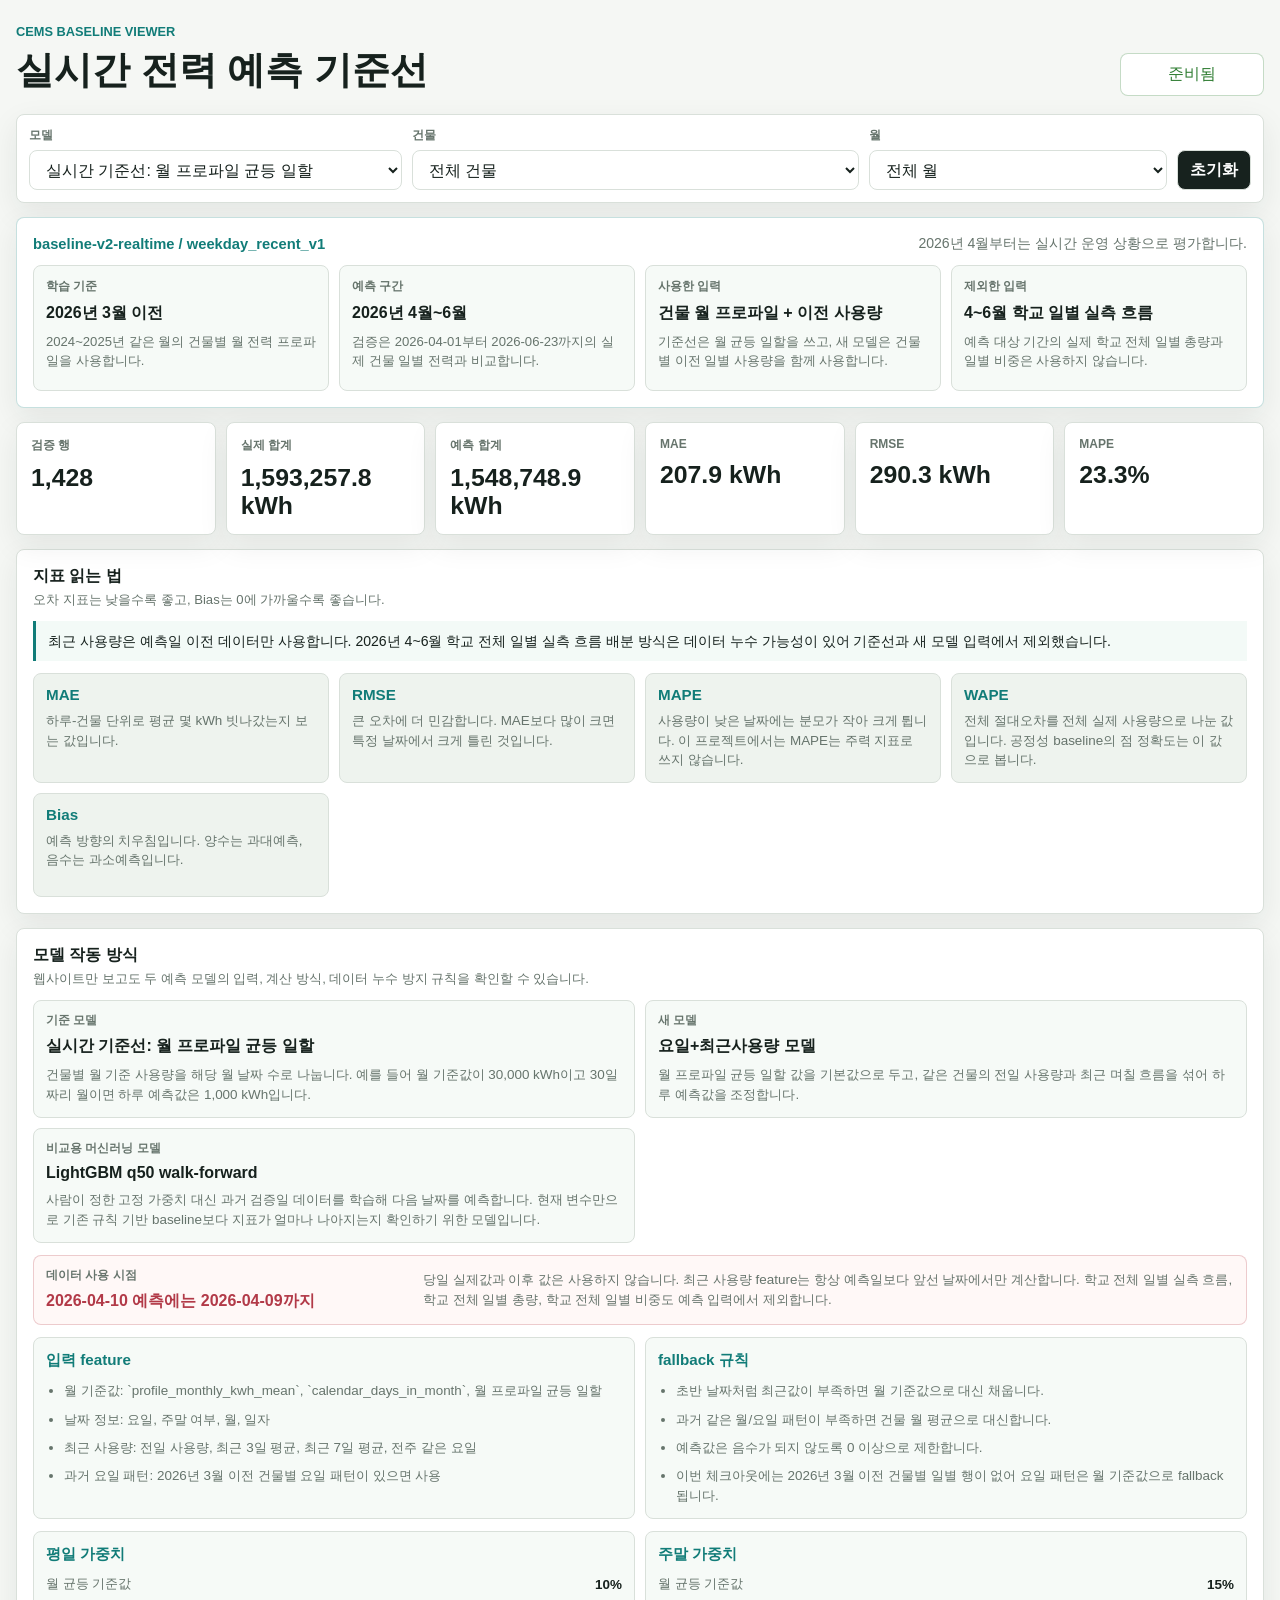
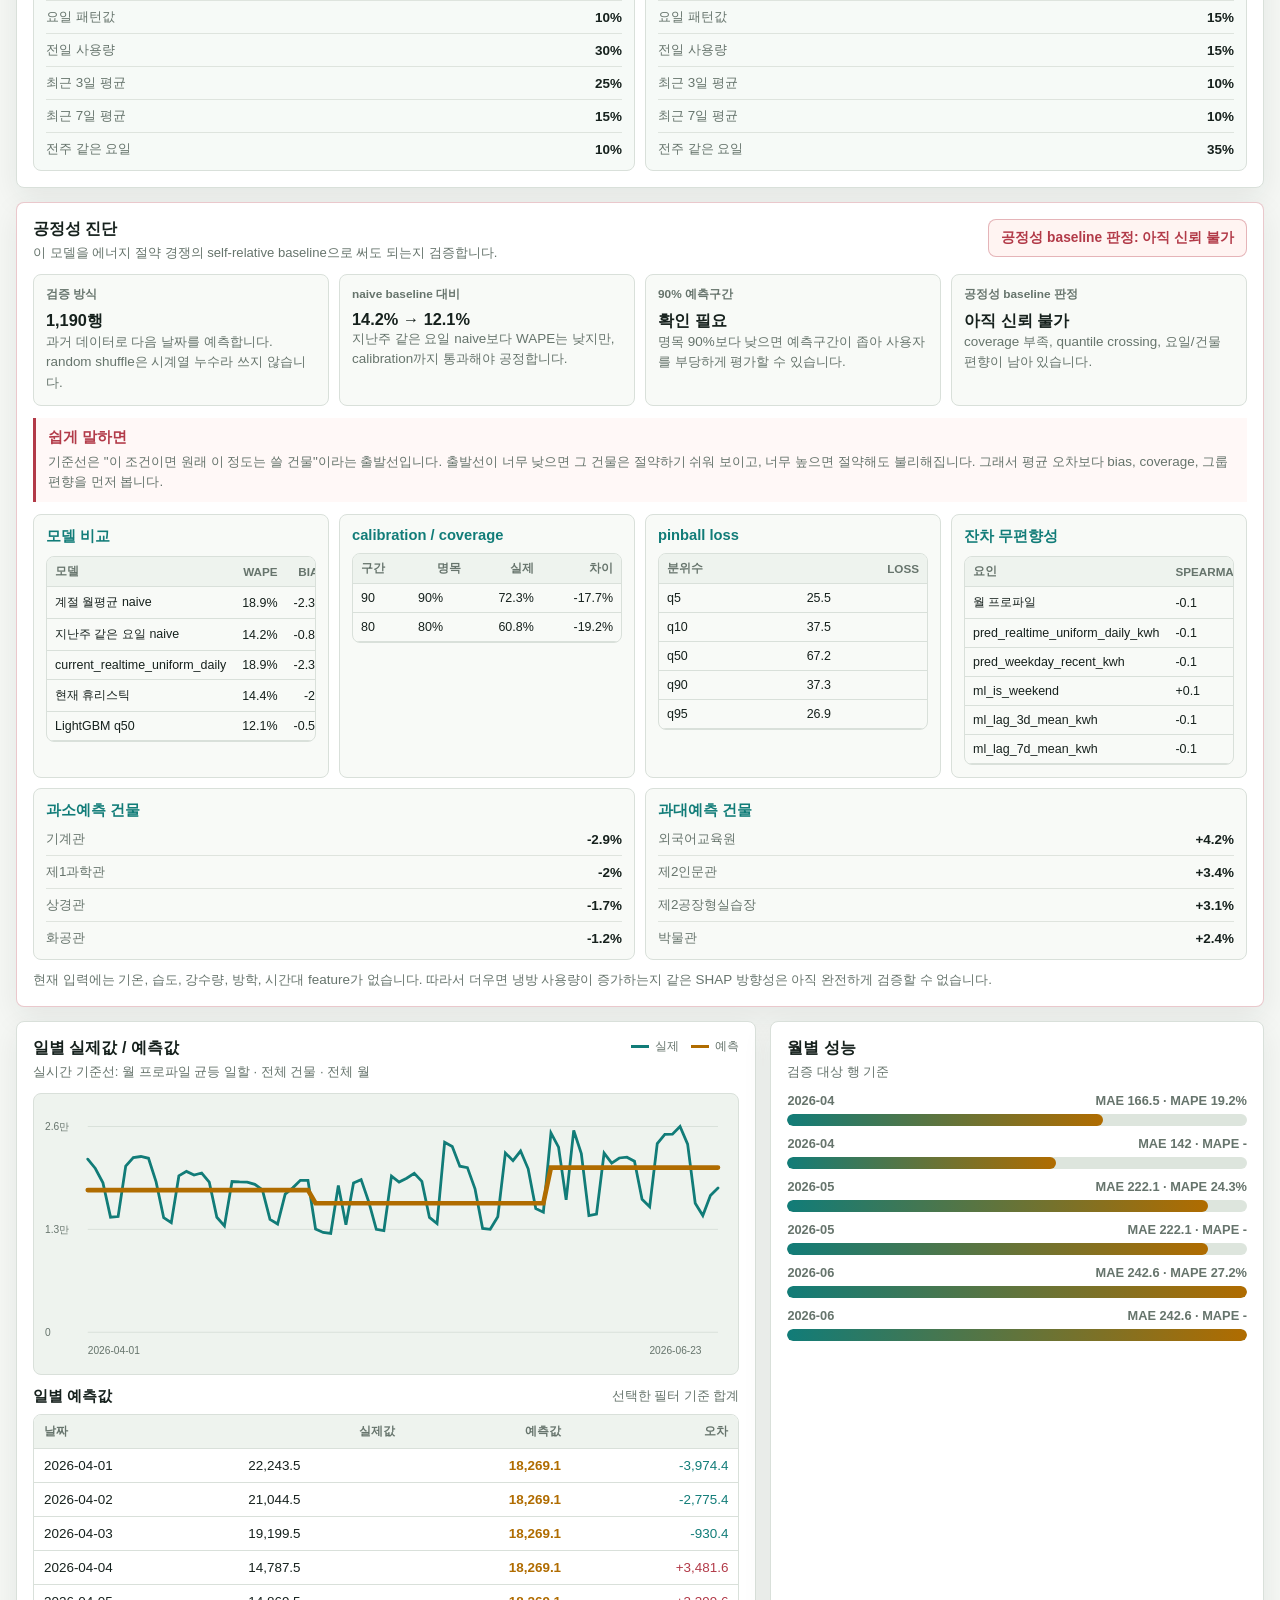
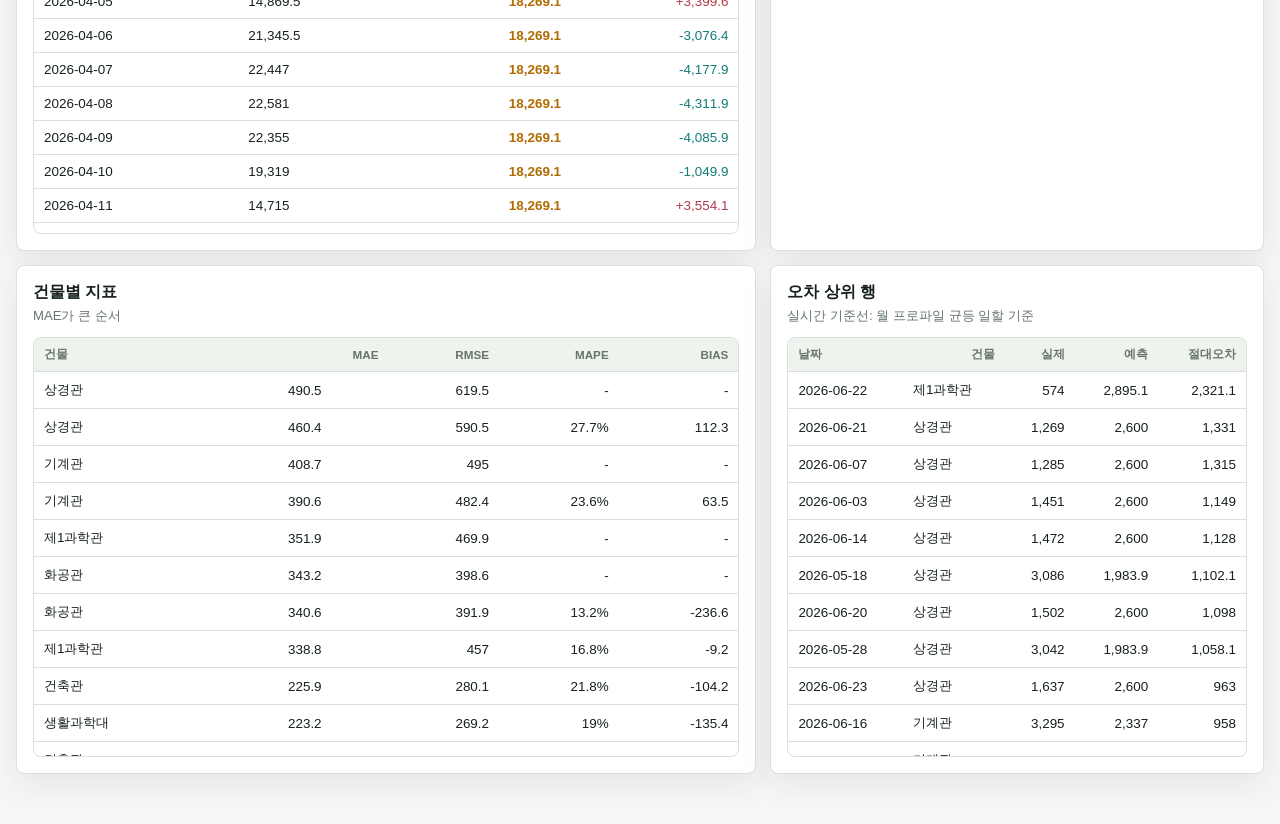
==== web/index.html @ 96fab37f "Initial CEMS baseline modeling workspace" ====
<!doctype html>
<html lang="ko">
  <head>
    <meta charset="utf-8" />
    <meta name="viewport" content="width=device-width, initial-scale=1" />
    <title>CEMS 실시간 기준선 모델</title>
    <link rel="stylesheet" href="./styles.css?v=ml-baseline-v1" />
  </head>
  <body>
    <main class="shell">
      <header class="topbar">
        <div>
          <p class="eyebrow">CEMS baseline viewer</p>
          <h1>실시간 전력 예측 기준선</h1>
        </div>
        <div class="status" id="loadStatus">CSV 읽는 중</div>
      </header>

      <section class="toolbar" aria-label="필터">
        <div class="field">
          <label for="methodSelect">모델</label>
          <select id="methodSelect">
            <option value="pred_realtime_uniform_daily_kwh">실시간 기준선: 월 프로파일 균등 일할</option>
            <option value="pred_weekday_recent_kwh">요일+최근사용량 모델</option>
          </select>
        </div>
        <div class="field">
          <label for="buildingSelect">건물</label>
          <select id="buildingSelect"></select>
        </div>
        <div class="field">
          <label for="monthSelect">월</label>
          <select id="monthSelect"></select>
        </div>
        <button type="button" id="resetButton">초기화</button>
      </section>

      <section class="model-contract" aria-label="실시간 예측 조건">
        <div class="contract-title">
          <strong>baseline-v2-realtime / weekday_recent_v1</strong>
          <span>2026년 4월부터는 실시간 운영 상황으로 평가합니다.</span>
        </div>
        <div class="contract-grid">
          <article>
            <span>학습 기준</span>
            <strong>2026년 3월 이전</strong>
            <p>2024~2025년 같은 월의 건물별 월 전력 프로파일을 사용합니다.</p>
          </article>
          <article>
            <span>예측 구간</span>
            <strong>2026년 4월~6월</strong>
            <p>검증은 2026-04-01부터 2026-06-23까지의 실제 건물 일별 전력과 비교합니다.</p>
          </article>
          <article>
            <span>사용한 입력</span>
            <strong>건물 월 프로파일 + 이전 사용량</strong>
            <p>기준선은 월 균등 일할을 쓰고, 새 모델은 건물별 이전 일별 사용량을 함께 사용합니다.</p>
          </article>
          <article>
            <span>제외한 입력</span>
            <strong>4~6월 학교 일별 실측 흐름</strong>
            <p>예측 대상 기간의 실제 학교 전체 일별 총량과 일별 비중은 사용하지 않습니다.</p>
          </article>
        </div>
      </section>

      <section class="kpis" id="kpiGrid" aria-label="요약 지표"></section>

      <section class="panel metric-help" aria-label="지표 도움말">
        <div class="panel-heading">
          <div>
            <h2>지표 읽는 법</h2>
            <p>오차 지표는 낮을수록 좋고, Bias는 0에 가까울수록 좋습니다.</p>
          </div>
        </div>
        <p class="realtime-note">
          최근 사용량은 예측일 이전 데이터만 사용합니다.
          2026년 4~6월 학교 전체 일별 실측 흐름 배분 방식은 데이터 누수 가능성이 있어 기준선과 새 모델 입력에서 제외했습니다.
        </p>
        <div class="metric-help-grid">
          <article>
            <strong>MAE</strong>
            <p>하루-건물 단위로 평균 몇 kWh 빗나갔는지 보는 값입니다.</p>
          </article>
          <article>
            <strong>RMSE</strong>
            <p>큰 오차에 더 민감합니다. MAE보다 많이 크면 특정 날짜에서 크게 틀린 것입니다.</p>
          </article>
          <article>
            <strong>MAPE</strong>
            <p>사용량이 낮은 날짜에는 분모가 작아 크게 튑니다. 이 프로젝트에서는 MAPE는 주력 지표로 쓰지 않습니다.</p>
          </article>
          <article>
            <strong>WAPE</strong>
            <p>전체 절대오차를 전체 실제 사용량으로 나눈 값입니다. 공정성 baseline의 점 정확도는 이 값으로 봅니다.</p>
          </article>
          <article>
            <strong>Bias</strong>
            <p>예측 방향의 치우침입니다. 양수는 과대예측, 음수는 과소예측입니다.</p>
          </article>
        </div>
      </section>

      <section class="panel model-explainer" aria-label="모델 작동 방식">
        <div class="panel-heading">
          <div>
            <h2>모델 작동 방식</h2>
            <p>웹사이트만 보고도 두 예측 모델의 입력, 계산 방식, 데이터 누수 방지 규칙을 확인할 수 있습니다.</p>
          </div>
        </div>

        <div class="model-summary-grid">
          <article>
            <span>기준 모델</span>
            <strong>실시간 기준선: 월 프로파일 균등 일할</strong>
            <p>
              건물별 월 기준 사용량을 해당 월 날짜 수로 나눕니다.
              예를 들어 월 기준값이 30,000 kWh이고 30일짜리 월이면 하루 예측값은 1,000 kWh입니다.
            </p>
          </article>
          <article>
            <span>새 모델</span>
            <strong>요일+최근사용량 모델</strong>
            <p>
              월 프로파일 균등 일할 값을 기본값으로 두고, 같은 건물의 전일 사용량과 최근 며칠 흐름을 섞어
              하루 예측값을 조정합니다.
            </p>
          </article>
          <article>
            <span>비교용 머신러닝 모델</span>
            <strong>LightGBM q50 walk-forward</strong>
            <p>
              사람이 정한 고정 가중치 대신 과거 검증일 데이터를 학습해 다음 날짜를 예측합니다.
              현재 변수만으로 기존 규칙 기반 baseline보다 지표가 얼마나 나아지는지 확인하기 위한 모델입니다.
            </p>
          </article>
        </div>

        <div class="leakage-rule">
          <div>
            <span>데이터 사용 시점</span>
            <strong>2026-04-10 예측에는 2026-04-09까지</strong>
          </div>
          <p>
            당일 실제값과 이후 값은 사용하지 않습니다. 최근 사용량 feature는 항상 예측일보다 앞선 날짜에서만
            계산합니다. 학교 전체 일별 실측 흐름, 학교 전체 일별 총량, 학교 전체 일별 비중도 예측 입력에서
            제외합니다.
          </p>
        </div>

        <div class="model-detail-grid">
          <article>
            <h3>입력 feature</h3>
            <ul>
              <li>월 기준값: `profile_monthly_kwh_mean`, `calendar_days_in_month`, 월 프로파일 균등 일할</li>
              <li>날짜 정보: 요일, 주말 여부, 월, 일자</li>
              <li>최근 사용량: 전일 사용량, 최근 3일 평균, 최근 7일 평균, 전주 같은 요일</li>
              <li>과거 요일 패턴: 2026년 3월 이전 건물별 요일 패턴이 있으면 사용</li>
            </ul>
          </article>

          <article>
            <h3>fallback 규칙</h3>
            <ul>
              <li>초반 날짜처럼 최근값이 부족하면 월 기준값으로 대신 채웁니다.</li>
              <li>과거 같은 월/요일 패턴이 부족하면 건물 월 평균으로 대신합니다.</li>
              <li>예측값은 음수가 되지 않도록 0 이상으로 제한합니다.</li>
              <li>이번 체크아웃에는 2026년 3월 이전 건물별 일별 행이 없어 요일 패턴은 월 기준값으로 fallback됩니다.</li>
            </ul>
          </article>
        </div>

        <div class="weight-grid" aria-label="요일+최근사용량 모델 가중치">
          <article>
            <h3>평일 가중치</h3>
            <dl>
              <div><dt>월 균등 기준값</dt><dd>10%</dd></div>
              <div><dt>요일 패턴값</dt><dd>10%</dd></div>
              <div><dt>전일 사용량</dt><dd>30%</dd></div>
              <div><dt>최근 3일 평균</dt><dd>25%</dd></div>
              <div><dt>최근 7일 평균</dt><dd>15%</dd></div>
              <div><dt>전주 같은 요일</dt><dd>10%</dd></div>
            </dl>
          </article>
          <article>
            <h3>주말 가중치</h3>
            <dl>
              <div><dt>월 균등 기준값</dt><dd>15%</dd></div>
              <div><dt>요일 패턴값</dt><dd>15%</dd></div>
              <div><dt>전일 사용량</dt><dd>15%</dd></div>
              <div><dt>최근 3일 평균</dt><dd>10%</dd></div>
              <div><dt>최근 7일 평균</dt><dd>10%</dd></div>
              <div><dt>전주 같은 요일</dt><dd>35%</dd></div>
            </dl>
          </article>
        </div>
      </section>

      <section class="panel fairness-panel" aria-label="공정성 진단">
        <div class="panel-heading">
          <div>
            <h2>공정성 진단</h2>
            <p>이 모델을 에너지 절약 경쟁의 self-relative baseline으로 써도 되는지 검증합니다.</p>
          </div>
          <strong class="verdict-badge">공정성 baseline 판정: 아직 신뢰 불가</strong>
        </div>

        <div class="fairness-summary-grid" id="fairnessKpis">
          <article>
            <span>검증 방식</span>
            <strong>walk-forward</strong>
            <p>과거 데이터로 다음 날짜를 예측합니다. random shuffle은 시계열 누수라 쓰지 않습니다.</p>
          </article>
          <article>
            <span>naive baseline 대비</span>
            <strong>비교 필요</strong>
            <p>지난주 같은 요일 같은 단순 기준선을 못 이기면 모델이 일을 못 하는 것입니다.</p>
          </article>
          <article>
            <span>calibration</span>
            <strong>90% 예측구간 확인</strong>
            <p>90% 구간이면 실제값도 약 90% 들어와야 합니다. 낮으면 사용자를 부당하게 평가할 수 있습니다.</p>
          </article>
          <article>
            <span>잔차 무편향성</span>
            <strong>0 근처가 목표</strong>
            <p>잔차가 요일, 주말, 사용량 규모, 건물군과 계속 엮이면 공정성 기준선으로 위험합니다.</p>
          </article>
        </div>

        <div class="plain-explanation">
          <strong>쉽게 말하면</strong>
          <p>
            기준선은 "이 조건이면 원래 이 정도는 쓸 건물"이라는 출발선입니다.
            출발선이 너무 낮으면 그 건물은 절약하기 쉬워 보이고, 너무 높으면 절약해도 불리해집니다.
            그래서 평균 오차보다 bias, coverage, 그룹 편향을 먼저 봅니다.
          </p>
        </div>

        <div class="fairness-grid">
          <article>
            <h3>모델 비교</h3>
            <div class="table-wrap compact-table">
              <table>
                <thead>
                  <tr>
                    <th>모델</th>
                    <th>WAPE</th>
                    <th>Bias</th>
                    <th>MAE</th>
                  </tr>
                </thead>
                <tbody id="fairnessModelBody"></tbody>
              </table>
            </div>
          </article>

          <article>
            <h3>calibration / coverage</h3>
            <div class="table-wrap compact-table">
              <table>
                <thead>
                  <tr>
                    <th>구간</th>
                    <th>명목</th>
                    <th>실제</th>
                    <th>차이</th>
                  </tr>
                </thead>
                <tbody id="coverageBody"></tbody>
              </table>
            </div>
          </article>

          <article>
            <h3>pinball loss</h3>
            <div class="table-wrap compact-table">
              <table>
                <thead>
                  <tr>
                    <th>분위수</th>
                    <th>loss</th>
                  </tr>
                </thead>
                <tbody id="pinballBody"></tbody>
              </table>
            </div>
          </article>

          <article>
            <h3>잔차 무편향성</h3>
            <div class="table-wrap compact-table">
              <table>
                <thead>
                  <tr>
                    <th>요인</th>
                    <th>Spearman r</th>
                    <th>p-value</th>
                  </tr>
                </thead>
                <tbody id="residualCorrelationBody"></tbody>
              </table>
            </div>
          </article>
        </div>

        <div class="bias-strip">
          <article>
            <h3>과소예측 건물</h3>
            <div id="underBiasList" class="bias-list"></div>
          </article>
          <article>
            <h3>과대예측 건물</h3>
            <div id="overBiasList" class="bias-list"></div>
          </article>
        </div>

        <p class="fairness-note">
          현재 입력에는 기온, 습도, 강수량, 방학, 시간대 feature가 없습니다. 따라서 더우면 냉방 사용량이 증가하는지 같은
          SHAP 방향성은 아직 완전하게 검증할 수 없습니다.
        </p>
      </section>

      <section class="main-grid">
        <section class="panel chart-panel">
          <div class="panel-heading">
            <div>
              <h2>일별 실제값 / 예측값</h2>
              <p id="chartSubtitle">검증 구간</p>
            </div>
            <div class="legend">
              <span><i class="swatch actual"></i>실제</span>
              <span><i class="swatch predicted"></i>예측</span>
            </div>
          </div>
          <div class="chart" id="dailyChart"></div>
          <div class="daily-values">
            <div class="daily-values-heading">
              <strong>일별 예측값</strong>
              <span>선택한 필터 기준 합계</span>
            </div>
            <div class="table-wrap daily-values-table">
              <table>
                <thead>
                  <tr>
                    <th>날짜</th>
                    <th>실제값</th>
                    <th>예측값</th>
                    <th>오차</th>
                  </tr>
                </thead>
                <tbody id="dailyPredictionBody"></tbody>
              </table>
            </div>
          </div>
        </section>

        <section class="panel">
          <div class="panel-heading">
            <div>
              <h2>월별 성능</h2>
              <p>검증 대상 행 기준</p>
            </div>
          </div>
          <div class="comparison" id="monthComparison"></div>
        </section>
      </section>

      <section class="table-grid">
        <section class="panel">
          <div class="panel-heading">
            <div>
              <h2>건물별 지표</h2>
              <p>MAE가 큰 순서</p>
            </div>
          </div>
          <div class="table-wrap">
            <table>
              <thead>
                <tr>
                  <th>건물</th>
                  <th>MAE</th>
                  <th>RMSE</th>
                  <th>MAPE</th>
                  <th>Bias</th>
                </tr>
              </thead>
              <tbody id="buildingMetricsBody"></tbody>
            </table>
          </div>
        </section>

        <section class="panel">
          <div class="panel-heading">
            <div>
              <h2>오차 상위 행</h2>
              <p id="errorSubtitle">선택 모델 기준</p>
            </div>
          </div>
          <div class="table-wrap">
            <table>
              <thead>
                <tr>
                  <th>날짜</th>
                  <th>건물</th>
                  <th>실제</th>
                  <th>예측</th>
                  <th>절대오차</th>
                </tr>
              </thead>
              <tbody id="errorRowsBody"></tbody>
            </table>
          </div>
        </section>
      </section>
    </main>

    <script src="./app.js?v=ml-baseline-v1"></script>
  </body>
</html>
---- web/styles.css ----
:root {
  color-scheme: light;
  --bg: #f5f7f4;
  --surface: #ffffff;
  --surface-2: #eef3ee;
  --text: #16211d;
  --muted: #66746c;
  --border: #d9e0da;
  --teal: #117c78;
  --green: #2f7d32;
  --amber: #b06c00;
  --red: #b23a48;
  --shadow: 0 10px 30px rgba(27, 42, 35, 0.08);
}

* {
  box-sizing: border-box;
}

body {
  margin: 0;
  min-width: 320px;
  background: var(--bg);
  color: var(--text);
  font-family:
    Inter,
    "Segoe UI",
    "Noto Sans KR",
    Arial,
    sans-serif;
}

button,
select {
  font: inherit;
}

.shell {
  width: min(1440px, calc(100vw - 32px));
  margin: 0 auto;
  padding: 24px 0 36px;
}

.topbar {
  display: flex;
  align-items: flex-end;
  justify-content: space-between;
  gap: 20px;
  margin-bottom: 18px;
}

.eyebrow {
  margin: 0 0 6px;
  color: var(--teal);
  font-size: 0.8rem;
  font-weight: 800;
  text-transform: uppercase;
}

h1,
h2,
p {
  margin: 0;
}

h1 {
  font-size: clamp(1.7rem, 3vw, 2.55rem);
  letter-spacing: 0;
}

h2 {
  font-size: 1rem;
  letter-spacing: 0;
}

.status {
  min-width: 144px;
  border: 1px solid var(--border);
  border-radius: 8px;
  background: var(--surface);
  padding: 10px 12px;
  color: var(--muted);
  text-align: center;
  white-space: nowrap;
}

.status.ready {
  border-color: rgba(47, 125, 50, 0.28);
  color: var(--green);
}

.status.error {
  border-color: rgba(178, 58, 72, 0.28);
  color: var(--red);
}

.toolbar {
  display: grid;
  grid-template-columns: minmax(190px, 1fr) minmax(190px, 1.2fr) minmax(150px, 0.8fr) auto;
  gap: 10px;
  align-items: end;
  margin-bottom: 14px;
  border: 1px solid var(--border);
  border-radius: 8px;
  background: var(--surface);
  padding: 12px;
  box-shadow: var(--shadow);
}

.model-contract {
  margin-bottom: 14px;
  border: 1px solid rgba(17, 124, 120, 0.24);
  border-radius: 8px;
  background: #ffffff;
  box-shadow: var(--shadow);
  padding: 16px;
}

.contract-title {
  display: flex;
  align-items: center;
  justify-content: space-between;
  gap: 12px;
  margin-bottom: 12px;
}

.contract-title strong {
  color: var(--teal);
  font-size: 0.92rem;
}

.contract-title span {
  color: var(--muted);
  font-size: 0.88rem;
}

.contract-grid {
  display: grid;
  grid-template-columns: repeat(4, minmax(0, 1fr));
  gap: 10px;
}

.contract-grid article {
  min-height: 126px;
  border: 1px solid var(--border);
  border-radius: 8px;
  background: #f6faf7;
  padding: 12px;
}

.contract-grid span {
  display: block;
  color: var(--muted);
  font-size: 0.75rem;
  font-weight: 800;
}

.contract-grid strong {
  display: block;
  margin-top: 8px;
  color: var(--text);
  font-size: 1rem;
}

.contract-grid p {
  margin-top: 8px;
  color: var(--muted);
  font-size: 0.82rem;
  line-height: 1.45;
}

.field {
  display: grid;
  gap: 6px;
}

label {
  color: var(--muted);
  font-size: 0.78rem;
  font-weight: 700;
}

select,
button {
  min-height: 40px;
  border: 1px solid var(--border);
  border-radius: 8px;
  background: var(--surface);
  color: var(--text);
  padding: 0 12px;
}

button {
  cursor: pointer;
  background: #17221e;
  color: #ffffff;
  font-weight: 700;
}

.kpis {
  display: grid;
  grid-template-columns: repeat(6, minmax(120px, 1fr));
  gap: 10px;
  margin-bottom: 14px;
}

.kpi,
.panel {
  border: 1px solid var(--border);
  border-radius: 8px;
  background: var(--surface);
  box-shadow: var(--shadow);
}

.kpi {
  min-height: 92px;
  padding: 14px;
}

.kpi span {
  display: block;
  color: var(--muted);
  font-size: 0.75rem;
  font-weight: 800;
}

.kpi strong {
  display: block;
  margin-top: 10px;
  font-size: clamp(1.15rem, 2vw, 1.55rem);
  letter-spacing: 0;
}

.metric-help {
  margin-bottom: 14px;
}

.realtime-note {
  margin-bottom: 12px;
  border-left: 3px solid var(--teal);
  background: #f3faf7;
  padding: 10px 12px;
  color: var(--text);
  font-size: 0.88rem;
  line-height: 1.45;
}

.metric-help-grid {
  display: grid;
  grid-template-columns: repeat(4, minmax(0, 1fr));
  gap: 10px;
}

.metric-help-grid article {
  min-height: 104px;
  border: 1px solid var(--border);
  border-radius: 8px;
  background: var(--surface-2);
  padding: 12px;
}

.metric-help-grid strong {
  display: block;
  margin-bottom: 8px;
  color: var(--teal);
  font-size: 0.95rem;
}

.metric-help-grid p {
  color: var(--muted);
  font-size: 0.84rem;
  line-height: 1.45;
}

.model-explainer {
  margin-bottom: 14px;
}

.model-summary-grid,
.model-detail-grid,
.weight-grid {
  display: grid;
  grid-template-columns: repeat(2, minmax(0, 1fr));
  gap: 10px;
  margin-top: 12px;
}

.model-summary-grid article,
.model-detail-grid article,
.weight-grid article {
  border: 1px solid var(--border);
  border-radius: 8px;
  background: #f6faf7;
  padding: 12px;
}

.model-summary-grid span,
.leakage-rule span {
  display: block;
  color: var(--muted);
  font-size: 0.74rem;
  font-weight: 800;
}

.model-summary-grid strong,
.leakage-rule strong {
  display: block;
  margin-top: 7px;
  color: var(--text);
  font-size: 1rem;
}

.model-summary-grid p,
.leakage-rule p,
.model-detail-grid li {
  color: var(--muted);
  font-size: 0.84rem;
  line-height: 1.5;
}

.model-summary-grid p {
  margin-top: 8px;
}

.leakage-rule {
  display: grid;
  grid-template-columns: minmax(220px, 0.45fr) minmax(0, 1fr);
  gap: 12px;
  align-items: center;
  margin-top: 12px;
  border: 1px solid rgba(178, 58, 72, 0.24);
  border-radius: 8px;
  background: #fff8f7;
  padding: 12px;
}

.leakage-rule strong {
  color: var(--red);
}

.model-detail-grid h3,
.weight-grid h3 {
  margin: 0 0 10px;
  color: var(--teal);
  font-size: 0.95rem;
}

.model-detail-grid ul {
  display: grid;
  gap: 8px;
  margin: 0;
  padding-left: 18px;
}

.weight-grid dl {
  display: grid;
  gap: 7px;
  margin: 0;
}

.weight-grid dl div {
  display: grid;
  grid-template-columns: minmax(0, 1fr) auto;
  gap: 10px;
  align-items: center;
  border-bottom: 1px solid rgba(217, 224, 218, 0.82);
  padding-bottom: 7px;
}

.weight-grid dl div:last-child {
  border-bottom: 0;
  padding-bottom: 0;
}

.weight-grid dt,
.weight-grid dd {
  margin: 0;
  font-size: 0.84rem;
}

.weight-grid dt {
  color: var(--muted);
}

.weight-grid dd {
  color: var(--text);
  font-weight: 800;
}

.fairness-panel {
  margin-bottom: 14px;
  border-color: rgba(178, 58, 72, 0.28);
}

.verdict-badge {
  border: 1px solid rgba(178, 58, 72, 0.34);
  border-radius: 8px;
  background: #fff4f2;
  color: var(--red);
  padding: 9px 12px;
  font-size: 0.86rem;
  white-space: nowrap;
}

.fairness-summary-grid,
.fairness-grid,
.bias-strip {
  display: grid;
  gap: 10px;
}

.fairness-summary-grid {
  grid-template-columns: repeat(4, minmax(0, 1fr));
}

.fairness-summary-grid article,
.fairness-grid article,
.bias-strip article {
  border: 1px solid var(--border);
  border-radius: 8px;
  background: #f8faf7;
  padding: 12px;
}

.fairness-summary-grid span {
  display: block;
  color: var(--muted);
  font-size: 0.74rem;
  font-weight: 800;
}

.fairness-summary-grid strong {
  display: block;
  margin-top: 7px;
  color: var(--text);
  font-size: 1.02rem;
}

.fairness-summary-grid p,
.plain-explanation p,
.fairness-note {
  color: var(--muted);
  font-size: 0.84rem;
  line-height: 1.5;
}

.plain-explanation {
  margin-top: 12px;
  border-left: 3px solid var(--red);
  background: #fff8f7;
  padding: 10px 12px;
}

.plain-explanation strong {
  display: block;
  margin-bottom: 5px;
  color: var(--red);
  font-size: 0.92rem;
}

.fairness-grid {
  grid-template-columns: repeat(4, minmax(0, 1fr));
  margin-top: 12px;
}

.fairness-grid h3,
.bias-strip h3 {
  margin: 0 0 10px;
  color: var(--teal);
  font-size: 0.92rem;
}

.compact-table {
  max-height: 220px;
}

.compact-table table {
  font-size: 0.78rem;
}

.compact-table th,
.compact-table td {
  padding: 7px 8px;
}

.bias-strip {
  grid-template-columns: repeat(2, minmax(0, 1fr));
  margin-top: 10px;
}

.bias-list {
  display: grid;
  gap: 7px;
}

.bias-item {
  display: grid;
  grid-template-columns: minmax(0, 1fr) auto;
  gap: 8px;
  align-items: center;
  border-bottom: 1px solid rgba(217, 224, 218, 0.82);
  padding-bottom: 7px;
  font-size: 0.84rem;
}

.bias-item:last-child {
  border-bottom: 0;
  padding-bottom: 0;
}

.bias-item span {
  overflow: hidden;
  color: var(--muted);
  text-overflow: ellipsis;
  white-space: nowrap;
}

.bias-item strong {
  color: var(--text);
}

.empty-list {
  color: var(--muted);
  font-size: 0.84rem;
}

.fairness-note {
  margin-top: 10px;
}

.main-grid,
.table-grid {
  display: grid;
  grid-template-columns: minmax(0, 1.35fr) minmax(360px, 0.9fr);
  gap: 14px;
  margin-bottom: 14px;
}

.panel {
  min-width: 0;
  padding: 16px;
}

.panel-heading {
  display: flex;
  align-items: flex-start;
  justify-content: space-between;
  gap: 12px;
  margin-bottom: 12px;
}

.panel-heading p {
  margin-top: 4px;
  color: var(--muted);
  font-size: 0.82rem;
}

.legend {
  display: flex;
  gap: 12px;
  color: var(--muted);
  font-size: 0.78rem;
  white-space: nowrap;
}

.swatch {
  display: inline-block;
  width: 18px;
  height: 3px;
  margin-right: 6px;
  vertical-align: middle;
}

.swatch.actual {
  background: var(--teal);
}

.swatch.predicted {
  background: var(--amber);
}

.chart {
  min-height: 280px;
  border: 1px solid var(--border);
  border-radius: 8px;
  background: var(--surface-2);
  overflow: hidden;
}

.chart svg {
  display: block;
  width: 100%;
  height: 280px;
}

.daily-values {
  margin-top: 12px;
}

.daily-values-heading {
  display: flex;
  align-items: center;
  justify-content: space-between;
  gap: 12px;
  margin-bottom: 8px;
}

.daily-values-heading strong {
  font-size: 0.94rem;
}

.daily-values-heading span {
  color: var(--muted);
  font-size: 0.8rem;
}

.daily-values-table {
  max-height: 220px;
}

.daily-values-table td:nth-child(3) {
  color: var(--amber);
  font-weight: 800;
}

.daily-values-table td:nth-child(4).positive {
  color: var(--red);
}

.daily-values-table td:nth-child(4).negative {
  color: var(--teal);
}

.axis-label {
  fill: var(--muted);
  font-size: 11px;
}

.empty {
  display: grid;
  min-height: 210px;
  place-items: center;
  color: var(--muted);
}

.comparison {
  display: grid;
  gap: 10px;
}

.month-row {
  display: grid;
  gap: 6px;
}

.month-title {
  display: flex;
  justify-content: space-between;
  color: var(--muted);
  font-size: 0.8rem;
  font-weight: 700;
}

.bar {
  position: relative;
  height: 12px;
  overflow: hidden;
  border-radius: 999px;
  background: #dde5dd;
}

.bar span {
  display: block;
  height: 100%;
  border-radius: inherit;
  background: linear-gradient(90deg, var(--teal), var(--amber));
}

.table-wrap {
  max-height: 420px;
  overflow: auto;
  border: 1px solid var(--border);
  border-radius: 8px;
}

table {
  width: 100%;
  border-collapse: collapse;
  font-size: 0.84rem;
}

th,
td {
  border-bottom: 1px solid var(--border);
  padding: 9px 10px;
  text-align: right;
  white-space: nowrap;
}

th:first-child,
td:first-child,
td:nth-child(2) {
  text-align: left;
}

th {
  position: sticky;
  top: 0;
  z-index: 1;
  background: var(--surface-2);
  color: var(--muted);
  font-size: 0.73rem;
  text-transform: uppercase;
}

tbody tr {
  cursor: pointer;
}

tbody tr:hover {
  background: #f6faf7;
}

@media (max-width: 1020px) {
  .toolbar,
  .contract-grid,
  .model-summary-grid,
  .model-detail-grid,
  .weight-grid,
  .fairness-summary-grid,
  .fairness-grid,
  .main-grid,
  .table-grid,
  .kpis,
  .metric-help-grid {
    grid-template-columns: 1fr 1fr;
  }

  .chart-panel,
  .table-grid .panel {
    grid-column: 1 / -1;
  }
}

@media (max-width: 680px) {
  .shell {
    width: min(100vw - 20px, 1440px);
    padding-top: 14px;
  }

  .topbar {
    align-items: stretch;
    flex-direction: column;
  }

  .contract-title {
    align-items: flex-start;
    flex-direction: column;
  }

  .toolbar,
  .contract-grid,
  .model-summary-grid,
  .model-detail-grid,
  .weight-grid,
  .fairness-summary-grid,
  .fairness-grid,
  .bias-strip,
  .kpis,
  .metric-help-grid,
  .main-grid,
  .table-grid {
    grid-template-columns: 1fr;
  }

  .leakage-rule {
    grid-template-columns: 1fr;
  }

  .panel-heading {
    flex-direction: column;
  }

  .legend {
    white-space: normal;
  }
}
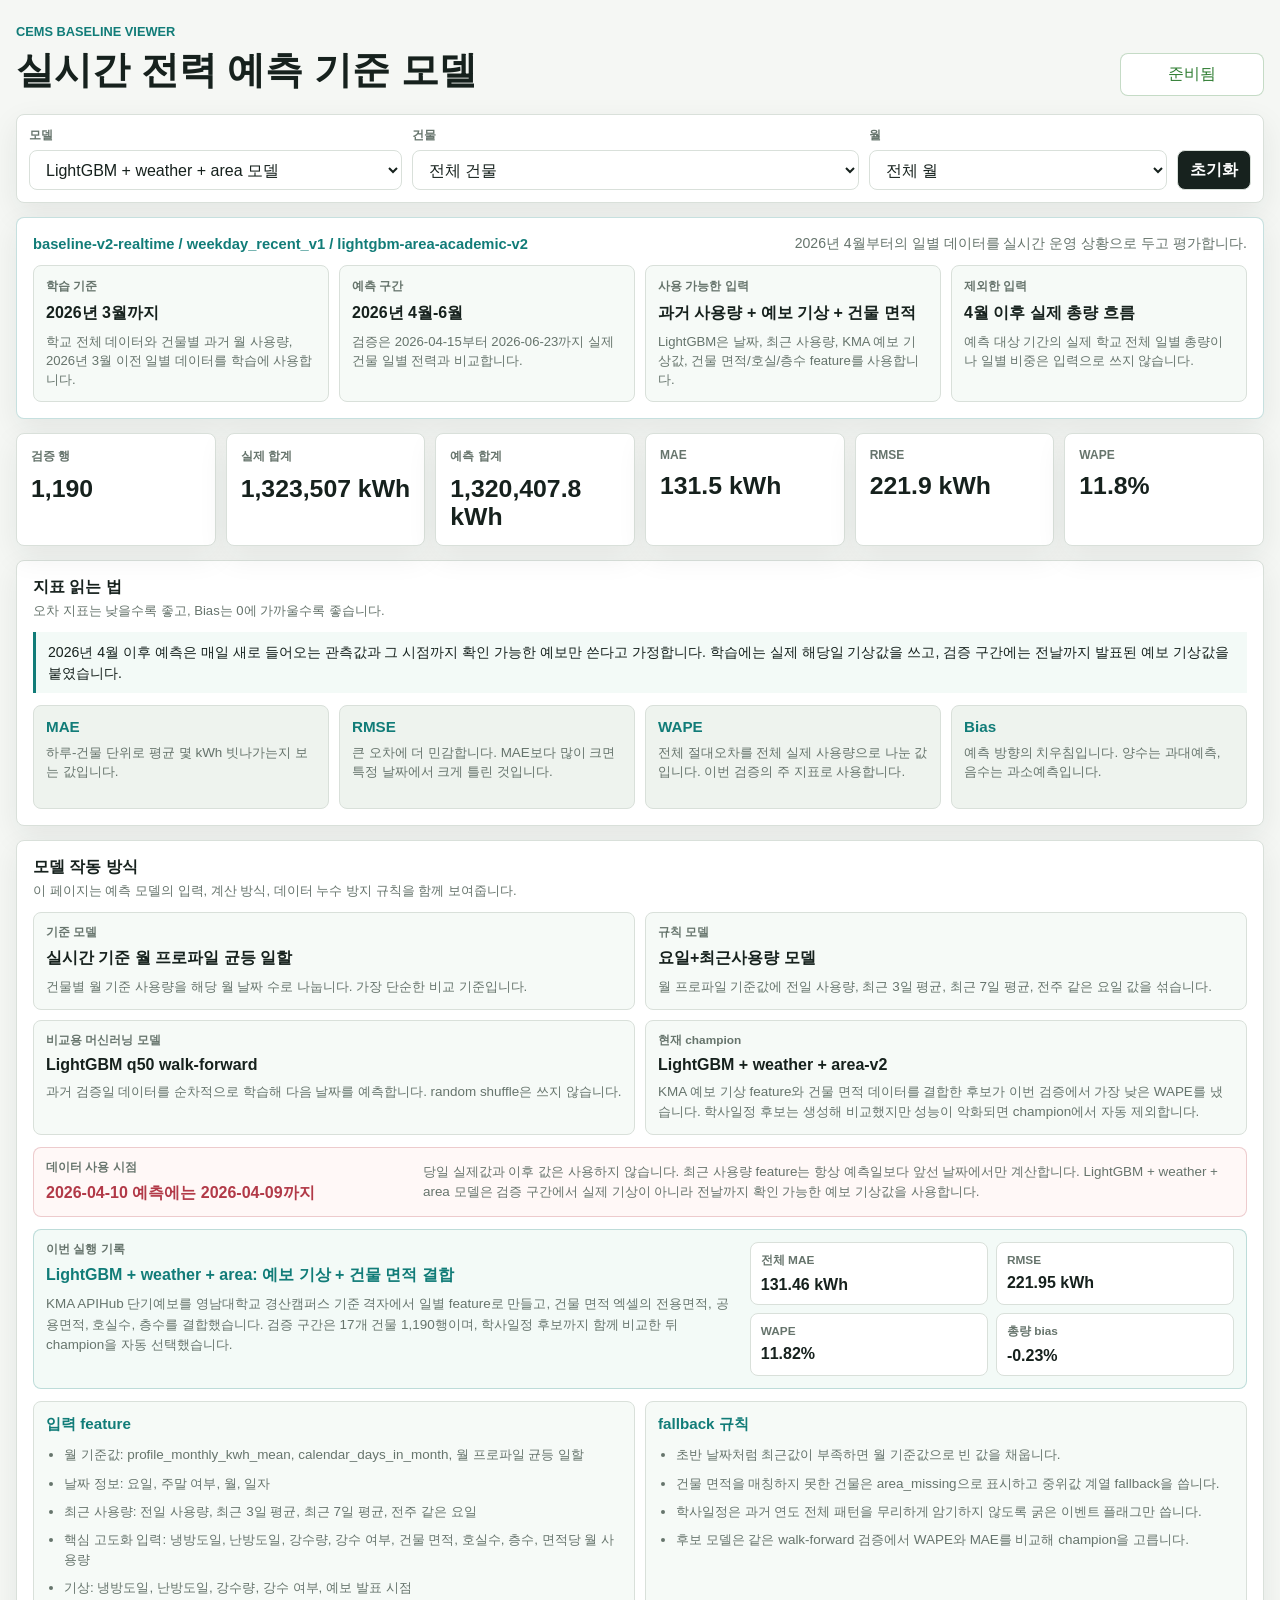
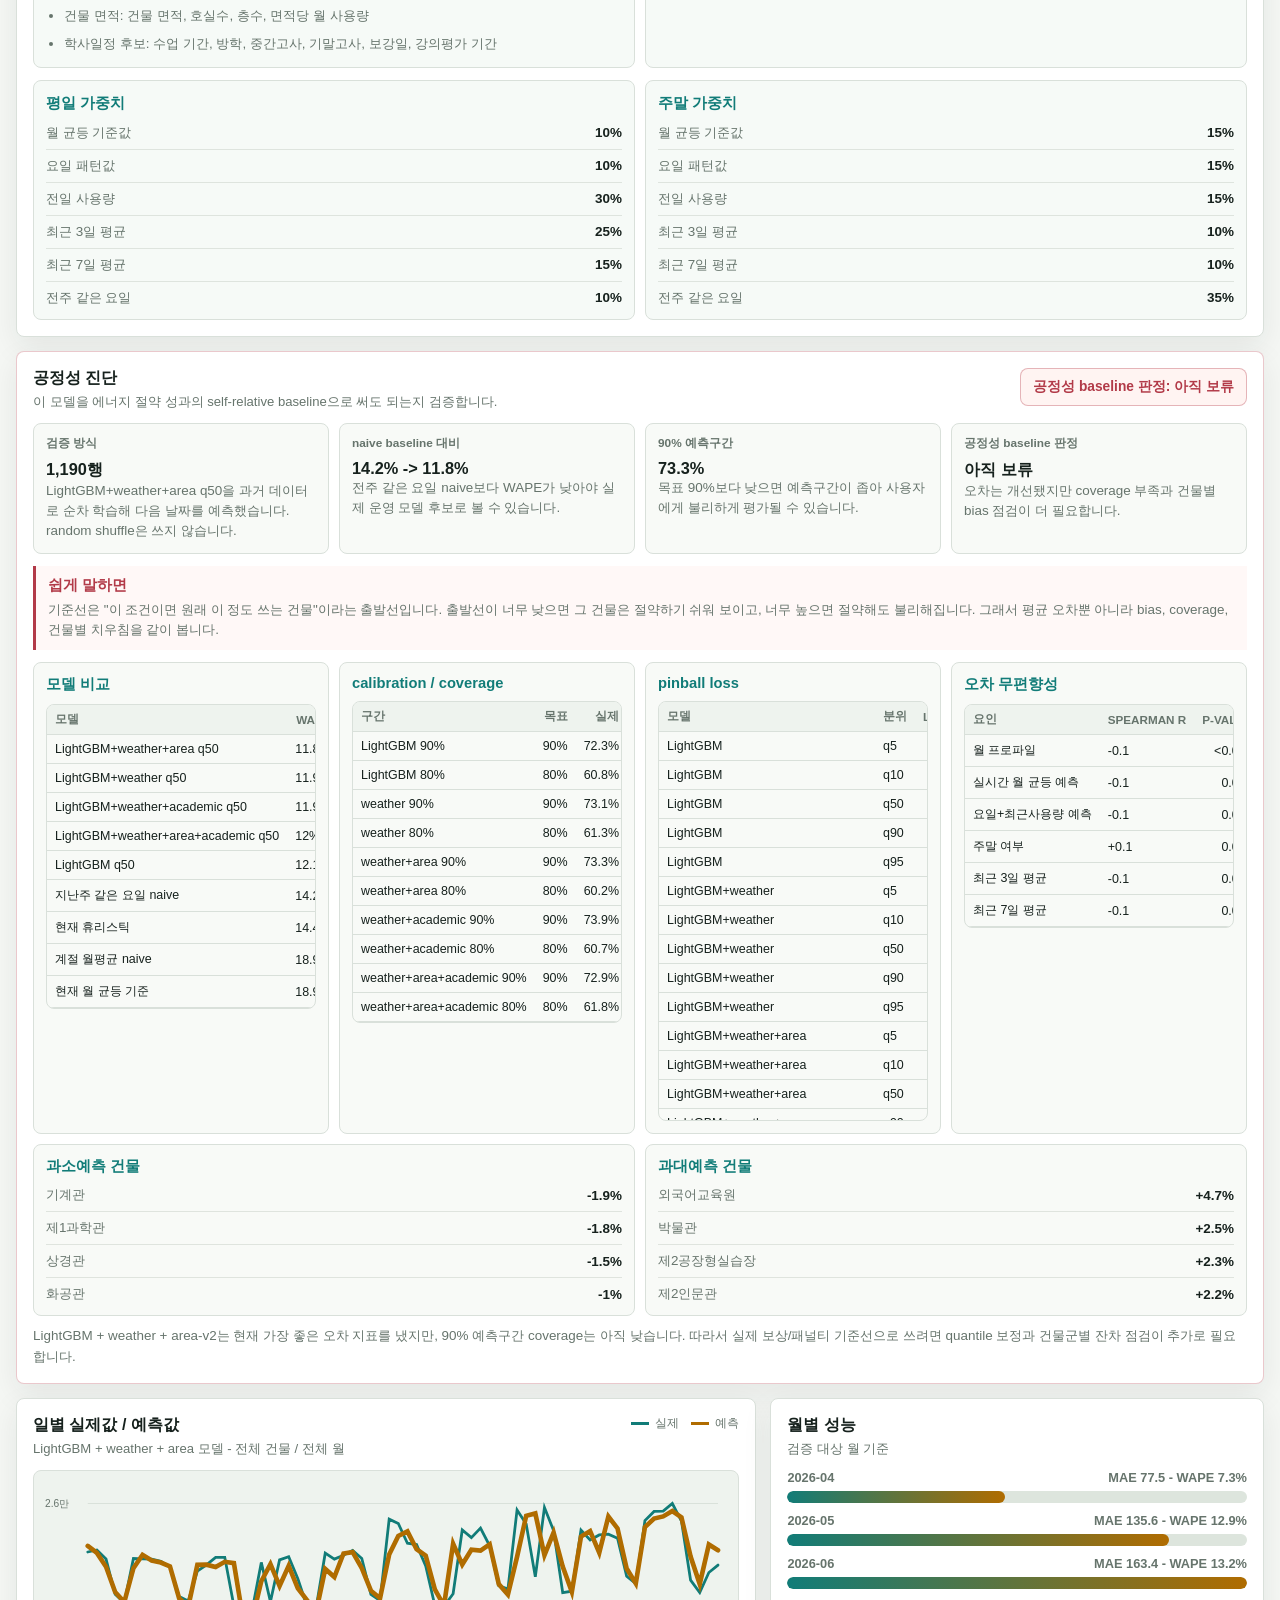
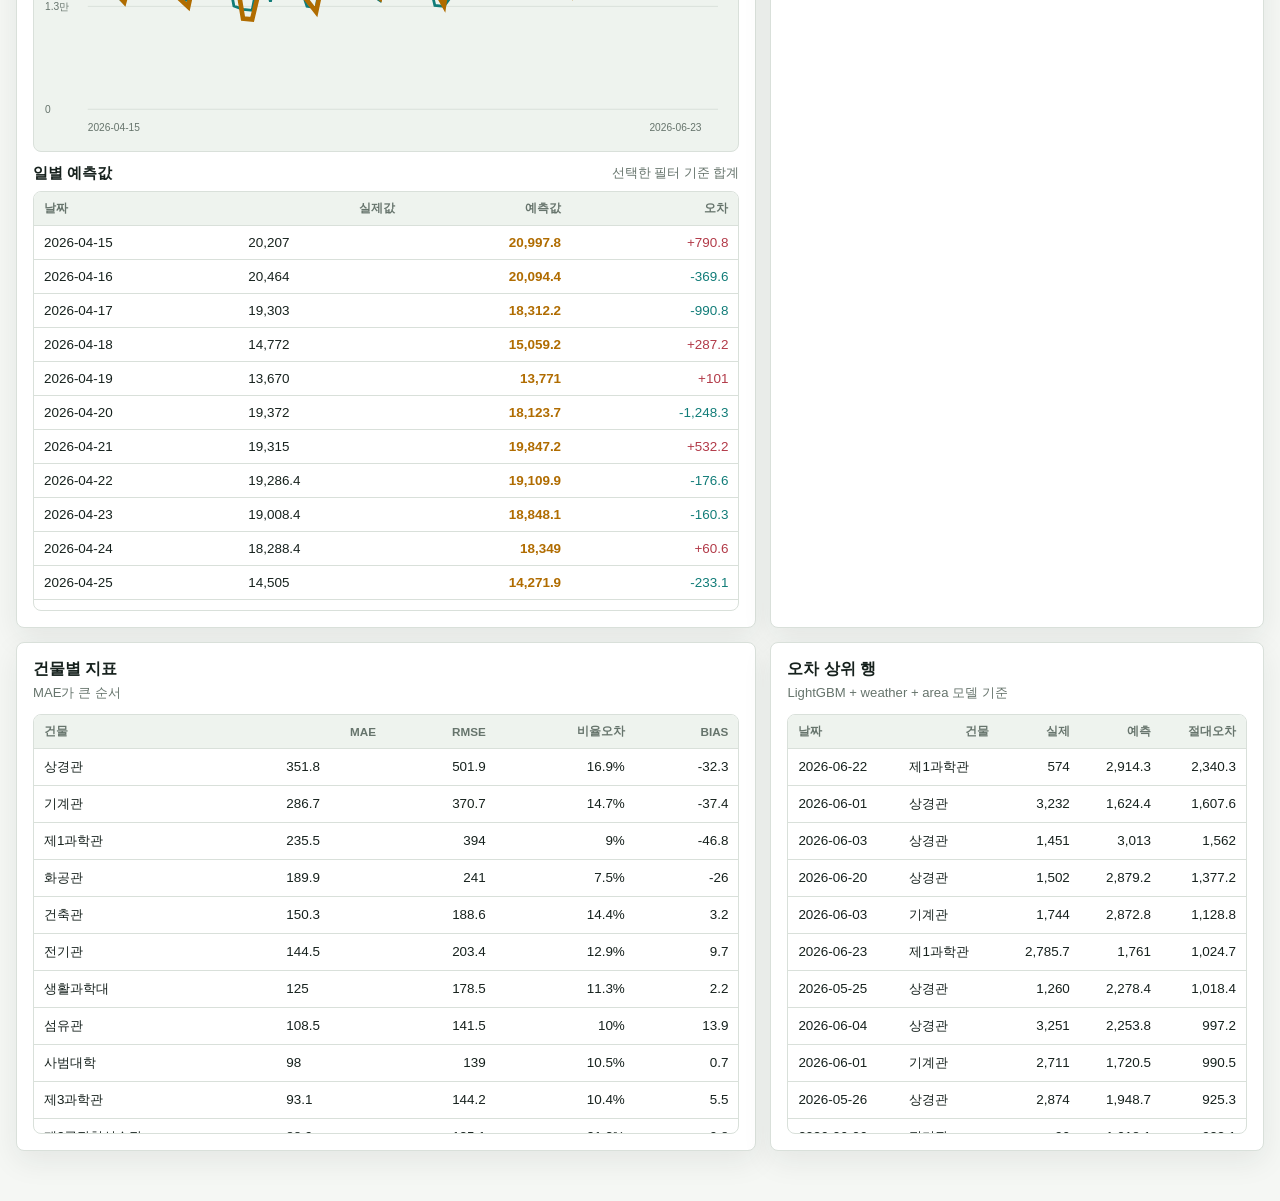
==== commit 3b95f3a8: "Add weather-aware baseline model outputs" ====
--- a/web/index.html
+++ b/web/index.html
@@ -3,15 +3,15 @@
   <head>
     <meta charset="utf-8" />
     <meta name="viewport" content="width=device-width, initial-scale=1" />
-    <title>CEMS 실시간 기준선 모델</title>
-    <link rel="stylesheet" href="./styles.css?v=ml-baseline-v1" />
+    <title>CEMS 실시간 전력 예측 기준 모델</title>
+    <link rel="stylesheet" href="./styles.css?v=lightgbm-area-academic-v2" />
   </head>
   <body>
     <main class="shell">
       <header class="topbar">
         <div>
           <p class="eyebrow">CEMS baseline viewer</p>
-          <h1>실시간 전력 예측 기준선</h1>
+          <h1>실시간 전력 예측 기준 모델</h1>
         </div>
         <div class="status" id="loadStatus">CSV 읽는 중</div>
       </header>
@@ -20,8 +20,10 @@
         <div class="field">
           <label for="methodSelect">모델</label>
           <select id="methodSelect">
-            <option value="pred_realtime_uniform_daily_kwh">실시간 기준선: 월 프로파일 균등 일할</option>
+            <option value="pred_realtime_uniform_daily_kwh">실시간 기준 월 프로파일 균등 일할</option>
             <option value="pred_weekday_recent_kwh">요일+최근사용량 모델</option>
+            <option value="pred_lightgbm_weather_q50_kwh">LightGBM + weather 모델</option>
+            <option value="pred_lightgbm_weather_area_q50_kwh">LightGBM + weather + area 모델</option>
           </select>
         </div>
         <div class="field">
@@ -37,36 +39,36 @@
 
       <section class="model-contract" aria-label="실시간 예측 조건">
         <div class="contract-title">
-          <strong>baseline-v2-realtime / weekday_recent_v1</strong>
-          <span>2026년 4월부터는 실시간 운영 상황으로 평가합니다.</span>
+          <strong>baseline-v2-realtime / weekday_recent_v1 / lightgbm-area-academic-v2</strong>
+          <span>2026년 4월부터의 일별 데이터를 실시간 운영 상황으로 두고 평가합니다.</span>
         </div>
         <div class="contract-grid">
           <article>
             <span>학습 기준</span>
-            <strong>2026년 3월 이전</strong>
-            <p>2024~2025년 같은 월의 건물별 월 전력 프로파일을 사용합니다.</p>
+            <strong>2026년 3월까지</strong>
+            <p>학교 전체 데이터와 건물별 과거 월 사용량, 2026년 3월 이전 일별 데이터를 학습에 사용합니다.</p>
           </article>
           <article>
             <span>예측 구간</span>
-            <strong>2026년 4월~6월</strong>
-            <p>검증은 2026-04-01부터 2026-06-23까지의 실제 건물 일별 전력과 비교합니다.</p>
-          </article>
-          <article>
-            <span>사용한 입력</span>
-            <strong>건물 월 프로파일 + 이전 사용량</strong>
-            <p>기준선은 월 균등 일할을 쓰고, 새 모델은 건물별 이전 일별 사용량을 함께 사용합니다.</p>
+            <strong>2026년 4월-6월</strong>
+            <p>검증은 2026-04-15부터 2026-06-23까지 실제 건물 일별 전력과 비교합니다.</p>
+          </article>
+          <article>
+            <span>사용 가능한 입력</span>
+            <strong>과거 사용량 + 예보 기상 + 건물 면적</strong>
+            <p>LightGBM은 날짜, 최근 사용량, KMA 예보 기상값, 건물 면적/호실/층수 feature를 사용합니다.</p>
           </article>
           <article>
             <span>제외한 입력</span>
-            <strong>4~6월 학교 일별 실측 흐름</strong>
-            <p>예측 대상 기간의 실제 학교 전체 일별 총량과 일별 비중은 사용하지 않습니다.</p>
+            <strong>4월 이후 실제 총량 흐름</strong>
+            <p>예측 대상 기간의 실제 학교 전체 일별 총량이나 일별 비중은 입력으로 쓰지 않습니다.</p>
           </article>
         </div>
       </section>
 
       <section class="kpis" id="kpiGrid" aria-label="요약 지표"></section>
 
-      <section class="panel metric-help" aria-label="지표 도움말">
+      <section class="panel metric-help" aria-label="지표 설명">
         <div class="panel-heading">
           <div>
             <h2>지표 읽는 법</h2>
@@ -74,25 +76,21 @@
           </div>
         </div>
         <p class="realtime-note">
-          최근 사용량은 예측일 이전 데이터만 사용합니다.
-          2026년 4~6월 학교 전체 일별 실측 흐름 배분 방식은 데이터 누수 가능성이 있어 기준선과 새 모델 입력에서 제외했습니다.
+          2026년 4월 이후 예측은 매일 새로 들어오는 관측값과 그 시점까지 확인 가능한 예보만 쓴다고 가정합니다.
+          학습에는 실제 해당일 기상값을 쓰고, 검증 구간에는 전날까지 발표된 예보 기상값을 붙였습니다.
         </p>
         <div class="metric-help-grid">
           <article>
             <strong>MAE</strong>
-            <p>하루-건물 단위로 평균 몇 kWh 빗나갔는지 보는 값입니다.</p>
+            <p>하루-건물 단위로 평균 몇 kWh 빗나가는지 보는 값입니다.</p>
           </article>
           <article>
             <strong>RMSE</strong>
             <p>큰 오차에 더 민감합니다. MAE보다 많이 크면 특정 날짜에서 크게 틀린 것입니다.</p>
           </article>
           <article>
-            <strong>MAPE</strong>
-            <p>사용량이 낮은 날짜에는 분모가 작아 크게 튑니다. 이 프로젝트에서는 MAPE는 주력 지표로 쓰지 않습니다.</p>
-          </article>
-          <article>
             <strong>WAPE</strong>
-            <p>전체 절대오차를 전체 실제 사용량으로 나눈 값입니다. 공정성 baseline의 점 정확도는 이 값으로 봅니다.</p>
+            <p>전체 절대오차를 전체 실제 사용량으로 나눈 값입니다. 이번 검증의 주 지표로 사용합니다.</p>
           </article>
           <article>
             <strong>Bias</strong>
@@ -105,33 +103,32 @@
         <div class="panel-heading">
           <div>
             <h2>모델 작동 방식</h2>
-            <p>웹사이트만 보고도 두 예측 모델의 입력, 계산 방식, 데이터 누수 방지 규칙을 확인할 수 있습니다.</p>
+            <p>이 페이지는 예측 모델의 입력, 계산 방식, 데이터 누수 방지 규칙을 함께 보여줍니다.</p>
           </div>
         </div>
 
         <div class="model-summary-grid">
           <article>
             <span>기준 모델</span>
-            <strong>실시간 기준선: 월 프로파일 균등 일할</strong>
-            <p>
-              건물별 월 기준 사용량을 해당 월 날짜 수로 나눕니다.
-              예를 들어 월 기준값이 30,000 kWh이고 30일짜리 월이면 하루 예측값은 1,000 kWh입니다.
-            </p>
-          </article>
-          <article>
-            <span>새 모델</span>
+            <strong>실시간 기준 월 프로파일 균등 일할</strong>
+            <p>건물별 월 기준 사용량을 해당 월 날짜 수로 나눕니다. 가장 단순한 비교 기준입니다.</p>
+          </article>
+          <article>
+            <span>규칙 모델</span>
             <strong>요일+최근사용량 모델</strong>
-            <p>
-              월 프로파일 균등 일할 값을 기본값으로 두고, 같은 건물의 전일 사용량과 최근 며칠 흐름을 섞어
-              하루 예측값을 조정합니다.
-            </p>
+            <p>월 프로파일 기준값에 전일 사용량, 최근 3일 평균, 최근 7일 평균, 전주 같은 요일 값을 섞습니다.</p>
           </article>
           <article>
             <span>비교용 머신러닝 모델</span>
             <strong>LightGBM q50 walk-forward</strong>
+            <p>과거 검증일 데이터를 순차적으로 학습해 다음 날짜를 예측합니다. random shuffle은 쓰지 않습니다.</p>
+          </article>
+          <article>
+            <span>현재 champion</span>
+            <strong>LightGBM + weather + area-v2</strong>
             <p>
-              사람이 정한 고정 가중치 대신 과거 검증일 데이터를 학습해 다음 날짜를 예측합니다.
-              현재 변수만으로 기존 규칙 기반 baseline보다 지표가 얼마나 나아지는지 확인하기 위한 모델입니다.
+              KMA 예보 기상 feature와 건물 면적 데이터를 결합한 후보가 이번 검증에서 가장 낮은 WAPE를 냈습니다.
+              학사일정 후보는 생성해 비교했지만 성능이 악화되면 champion에서 자동 제외합니다.
             </p>
           </article>
         </div>
@@ -142,30 +139,50 @@
             <strong>2026-04-10 예측에는 2026-04-09까지</strong>
           </div>
           <p>
-            당일 실제값과 이후 값은 사용하지 않습니다. 최근 사용량 feature는 항상 예측일보다 앞선 날짜에서만
-            계산합니다. 학교 전체 일별 실측 흐름, 학교 전체 일별 총량, 학교 전체 일별 비중도 예측 입력에서
-            제외합니다.
+            당일 실제값과 이후 값은 사용하지 않습니다. 최근 사용량 feature는 항상 예측일보다 앞선 날짜에서만 계산합니다.
+            LightGBM + weather + area 모델은 검증 구간에서 실제 기상이 아니라 전날까지 확인 가능한 예보 기상값을 사용합니다.
           </p>
+        </div>
+
+        <div class="weather-record">
+          <div>
+            <span>이번 실행 기록</span>
+            <strong>LightGBM + weather + area: 예보 기상 + 건물 면적 결합</strong>
+            <p>
+              KMA APIHub 단기예보를 영남대학교 경산캠퍼스 기준 격자에서 일별 feature로 만들고,
+              건물 면적 엑셀의 전용면적, 공용면적, 호실수, 층수를 결합했습니다.
+              검증 구간은 17개 건물 1,190행이며, 학사일정 후보까지 함께 비교한 뒤 champion을 자동 선택했습니다.
+            </p>
+          </div>
+          <dl>
+            <div><dt>전체 MAE</dt><dd>131.46 kWh</dd></div>
+            <div><dt>RMSE</dt><dd>221.95 kWh</dd></div>
+            <div><dt>WAPE</dt><dd>11.82%</dd></div>
+            <div><dt>총량 bias</dt><dd>-0.23%</dd></div>
+          </dl>
         </div>
 
         <div class="model-detail-grid">
           <article>
             <h3>입력 feature</h3>
             <ul>
-              <li>월 기준값: `profile_monthly_kwh_mean`, `calendar_days_in_month`, 월 프로파일 균등 일할</li>
+              <li>월 기준값: profile_monthly_kwh_mean, calendar_days_in_month, 월 프로파일 균등 일할</li>
               <li>날짜 정보: 요일, 주말 여부, 월, 일자</li>
               <li>최근 사용량: 전일 사용량, 최근 3일 평균, 최근 7일 평균, 전주 같은 요일</li>
-              <li>과거 요일 패턴: 2026년 3월 이전 건물별 요일 패턴이 있으면 사용</li>
+              <li>핵심 고도화 입력: 냉방도일, 난방도일, 강수량, 강수 여부, 건물 면적, 호실수, 층수, 면적당 월 사용량</li>
+              <li>기상: 냉방도일, 난방도일, 강수량, 강수 여부, 예보 발표 시점</li>
+              <li>건물 면적: 건물 면적, 호실수, 층수, 면적당 월 사용량</li>
+              <li>학사일정 후보: 수업 기간, 방학, 중간고사, 기말고사, 보강일, 강의평가 기간</li>
             </ul>
           </article>
 
           <article>
             <h3>fallback 규칙</h3>
             <ul>
-              <li>초반 날짜처럼 최근값이 부족하면 월 기준값으로 대신 채웁니다.</li>
-              <li>과거 같은 월/요일 패턴이 부족하면 건물 월 평균으로 대신합니다.</li>
-              <li>예측값은 음수가 되지 않도록 0 이상으로 제한합니다.</li>
-              <li>이번 체크아웃에는 2026년 3월 이전 건물별 일별 행이 없어 요일 패턴은 월 기준값으로 fallback됩니다.</li>
+              <li>초반 날짜처럼 최근값이 부족하면 월 기준값으로 빈 값을 채웁니다.</li>
+              <li>건물 면적을 매칭하지 못한 건물은 area_missing으로 표시하고 중위값 계열 fallback을 씁니다.</li>
+              <li>학사일정은 과거 연도 전체 패턴을 무리하게 암기하지 않도록 굵은 이벤트 플래그만 씁니다.</li>
+              <li>후보 모델은 같은 walk-forward 검증에서 WAPE와 MAE를 비교해 champion을 고릅니다.</li>
             </ul>
           </article>
         </div>
@@ -200,40 +217,19 @@
         <div class="panel-heading">
           <div>
             <h2>공정성 진단</h2>
-            <p>이 모델을 에너지 절약 경쟁의 self-relative baseline으로 써도 되는지 검증합니다.</p>
-          </div>
-          <strong class="verdict-badge">공정성 baseline 판정: 아직 신뢰 불가</strong>
-        </div>
-
-        <div class="fairness-summary-grid" id="fairnessKpis">
-          <article>
-            <span>검증 방식</span>
-            <strong>walk-forward</strong>
-            <p>과거 데이터로 다음 날짜를 예측합니다. random shuffle은 시계열 누수라 쓰지 않습니다.</p>
-          </article>
-          <article>
-            <span>naive baseline 대비</span>
-            <strong>비교 필요</strong>
-            <p>지난주 같은 요일 같은 단순 기준선을 못 이기면 모델이 일을 못 하는 것입니다.</p>
-          </article>
-          <article>
-            <span>calibration</span>
-            <strong>90% 예측구간 확인</strong>
-            <p>90% 구간이면 실제값도 약 90% 들어와야 합니다. 낮으면 사용자를 부당하게 평가할 수 있습니다.</p>
-          </article>
-          <article>
-            <span>잔차 무편향성</span>
-            <strong>0 근처가 목표</strong>
-            <p>잔차가 요일, 주말, 사용량 규모, 건물군과 계속 엮이면 공정성 기준선으로 위험합니다.</p>
-          </article>
-        </div>
+            <p>이 모델을 에너지 절약 성과의 self-relative baseline으로 써도 되는지 검증합니다.</p>
+          </div>
+          <strong class="verdict-badge">공정성 baseline 판정: 아직 보류</strong>
+        </div>
+
+        <div class="fairness-summary-grid" id="fairnessKpis"></div>
 
         <div class="plain-explanation">
           <strong>쉽게 말하면</strong>
           <p>
-            기준선은 "이 조건이면 원래 이 정도는 쓸 건물"이라는 출발선입니다.
+            기준선은 "이 조건이면 원래 이 정도 쓰는 건물"이라는 출발선입니다.
             출발선이 너무 낮으면 그 건물은 절약하기 쉬워 보이고, 너무 높으면 절약해도 불리해집니다.
-            그래서 평균 오차보다 bias, coverage, 그룹 편향을 먼저 봅니다.
+            그래서 평균 오차뿐 아니라 bias, coverage, 건물별 치우침을 같이 봅니다.
           </p>
         </div>
 
@@ -262,7 +258,7 @@
                 <thead>
                   <tr>
                     <th>구간</th>
-                    <th>명목</th>
+                    <th>목표</th>
                     <th>실제</th>
                     <th>차이</th>
                   </tr>
@@ -278,7 +274,8 @@
               <table>
                 <thead>
                   <tr>
-                    <th>분위수</th>
+                    <th>모델</th>
+                    <th>분위</th>
                     <th>loss</th>
                   </tr>
                 </thead>
@@ -288,7 +285,7 @@
           </article>
 
           <article>
-            <h3>잔차 무편향성</h3>
+            <h3>오차 무편향성</h3>
             <div class="table-wrap compact-table">
               <table>
                 <thead>
@@ -316,8 +313,8 @@
         </div>
 
         <p class="fairness-note">
-          현재 입력에는 기온, 습도, 강수량, 방학, 시간대 feature가 없습니다. 따라서 더우면 냉방 사용량이 증가하는지 같은
-          SHAP 방향성은 아직 완전하게 검증할 수 없습니다.
+          LightGBM + weather + area-v2는 현재 가장 좋은 오차 지표를 냈지만, 90% 예측구간 coverage는 아직 낮습니다.
+          따라서 실제 보상/패널티 기준선으로 쓰려면 quantile 보정과 건물군별 잔차 점검이 추가로 필요합니다.
         </p>
       </section>
 
@@ -359,7 +356,7 @@
           <div class="panel-heading">
             <div>
               <h2>월별 성능</h2>
-              <p>검증 대상 행 기준</p>
+              <p>검증 대상 월 기준</p>
             </div>
           </div>
           <div class="comparison" id="monthComparison"></div>
@@ -381,7 +378,7 @@
                   <th>건물</th>
                   <th>MAE</th>
                   <th>RMSE</th>
-                  <th>MAPE</th>
+                  <th>비율오차</th>
                   <th>Bias</th>
                 </tr>
               </thead>
@@ -415,6 +412,6 @@
       </section>
     </main>
 
-    <script src="./app.js?v=ml-baseline-v1"></script>
+    <script src="./app.js?v=lightgbm-area-academic-v2"></script>
   </body>
 </html>
--- a/web/styles.css
+++ b/web/styles.css
@@ -338,6 +338,71 @@
   color: var(--red);
 }
 
+.weather-record {
+  display: grid;
+  grid-template-columns: minmax(0, 1fr) minmax(280px, 0.7fr);
+  gap: 12px;
+  align-items: stretch;
+  margin-top: 12px;
+  border: 1px solid rgba(17, 124, 120, 0.24);
+  border-radius: 8px;
+  background: #f3faf7;
+  padding: 12px;
+}
+
+.weather-record span {
+  display: block;
+  color: var(--muted);
+  font-size: 0.74rem;
+  font-weight: 800;
+}
+
+.weather-record strong {
+  display: block;
+  margin-top: 7px;
+  color: var(--teal);
+  font-size: 1rem;
+}
+
+.weather-record p {
+  margin-top: 8px;
+  color: var(--muted);
+  font-size: 0.84rem;
+  line-height: 1.5;
+}
+
+.weather-record dl {
+  display: grid;
+  grid-template-columns: repeat(2, minmax(0, 1fr));
+  gap: 8px;
+  margin: 0;
+}
+
+.weather-record dl div {
+  border: 1px solid var(--border);
+  border-radius: 8px;
+  background: var(--surface);
+  padding: 10px;
+}
+
+.weather-record dt,
+.weather-record dd {
+  margin: 0;
+}
+
+.weather-record dt {
+  color: var(--muted);
+  font-size: 0.74rem;
+  font-weight: 800;
+}
+
+.weather-record dd {
+  margin-top: 7px;
+  color: var(--text);
+  font-size: 1rem;
+  font-weight: 800;
+}
+
 .model-detail-grid h3,
 .weight-grid h3 {
   margin: 0 0 10px;
@@ -777,6 +842,10 @@
     grid-template-columns: 1fr;
   }
 
+  .weather-record {
+    grid-template-columns: 1fr;
+  }
+
   .panel-heading {
     flex-direction: column;
   }
